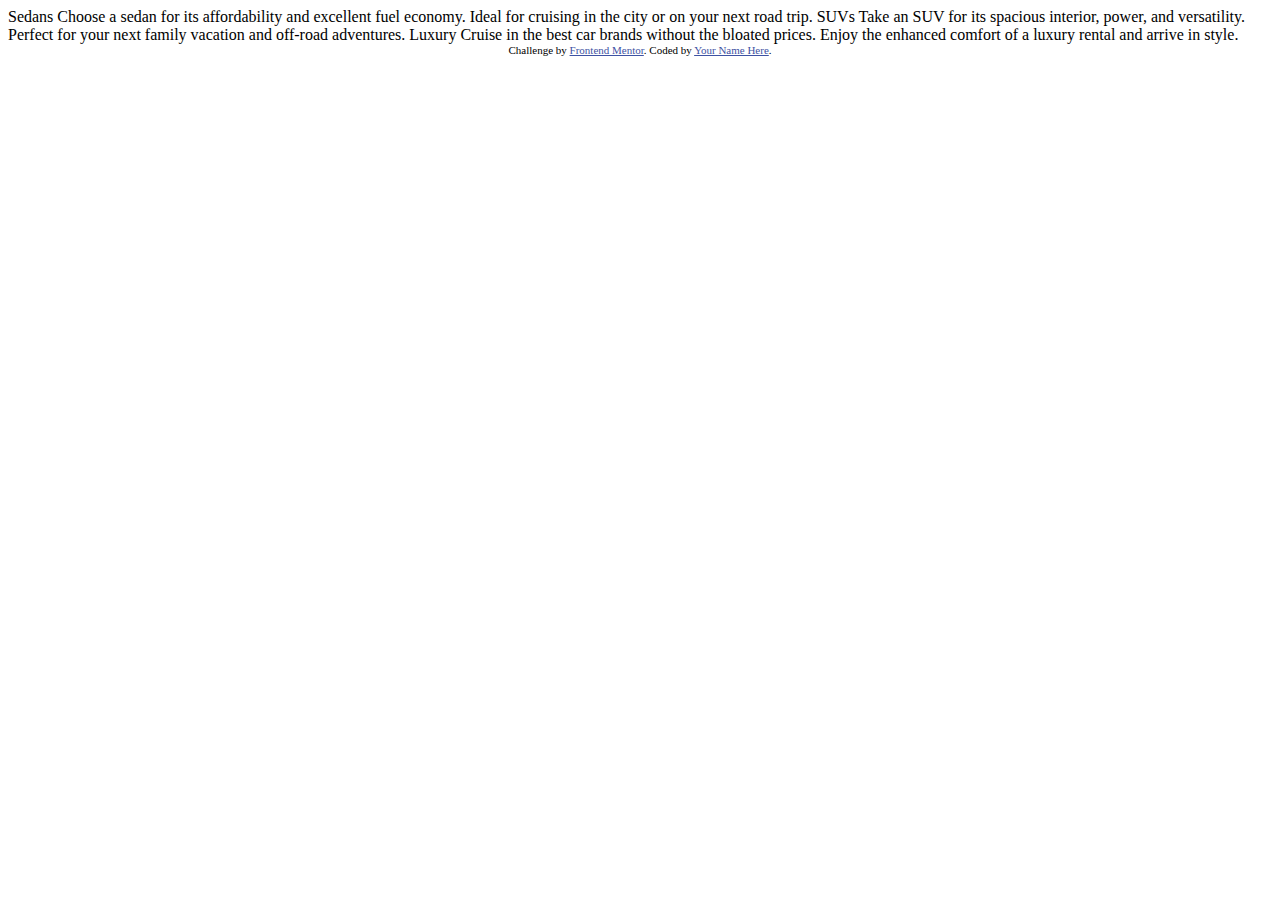
==== docs/3-column-preview-card-component/index.html @ 92d046b3 "Initial commit" ====
<!DOCTYPE html>
<html lang="en">
<head>
  <meta charset="UTF-8">
  <meta name="viewport" content="width=device-width, initial-scale=1.0"> <!-- displays site properly based on user's device -->

  <link rel="icon" type="image/png" sizes="32x32" href="./images/favicon-32x32.png">
  
  <title>Frontend Mentor | 3-column preview card component</title>

  <!-- Feel free to remove these styles or customise in your own stylesheet 👍 -->
  <style>
    .attribution { font-size: 11px; text-align: center; }
    .attribution a { color: hsl(228, 45%, 44%); }
  </style>
</head>
<body>
  
  Sedans
  Choose a sedan for its affordability and excellent fuel economy. Ideal for cruising in the city 
  or on your next road trip.

  SUVs
  Take an SUV for its spacious interior, power, and versatility. Perfect for your next family vacation 
  and off-road adventures.

  Luxury
  Cruise in the best car brands without the bloated prices. Enjoy the enhanced comfort of a luxury 
  rental and arrive in style.
  
  <div class="attribution">
    Challenge by <a href="https://www.frontendmentor.io?ref=challenge" target="_blank">Frontend Mentor</a>. 
    Coded by <a href="#">Your Name Here</a>.
  </div>
</body>
</html>
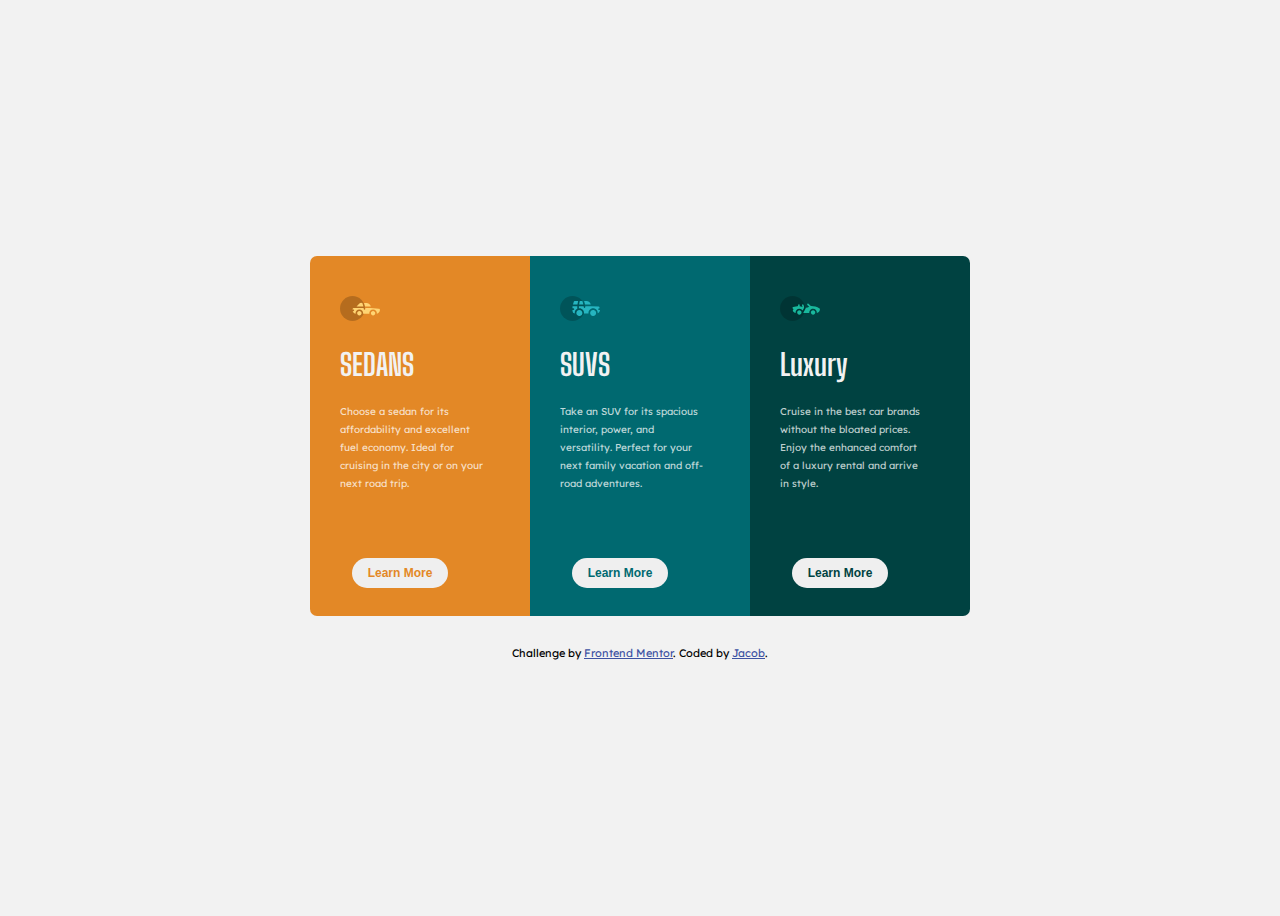
==== commit 014f47d6: "3 columns preview card completed" ====
--- a/docs/3-column-preview-card-component/index.html
+++ b/docs/3-column-preview-card-component/index.html
@@ -1,36 +1,62 @@
 <!DOCTYPE html>
 <html lang="en">
-<head>
-  <meta charset="UTF-8">
-  <meta name="viewport" content="width=device-width, initial-scale=1.0"> <!-- displays site properly based on user's device -->
+  <head>
+    <meta charset="UTF-8" />
+    <meta name="viewport" content="width=device-width, initial-scale=1.0" />
+    <!-- displays site properly based on user's device -->
+    <link rel="stylesheet" href="styles.css" />
 
-  <link rel="icon" type="image/png" sizes="32x32" href="./images/favicon-32x32.png">
-  
-  <title>Frontend Mentor | 3-column preview card component</title>
+    <link
+      rel="icon"
+      type="image/png"
+      sizes="32x32"
+      href="./images/favicon-32x32.png"
+    />
 
-  <!-- Feel free to remove these styles or customise in your own stylesheet 👍 -->
-  <style>
-    .attribution { font-size: 11px; text-align: center; }
-    .attribution a { color: hsl(228, 45%, 44%); }
-  </style>
-</head>
-<body>
-  
-  Sedans
-  Choose a sedan for its affordability and excellent fuel economy. Ideal for cruising in the city 
-  or on your next road trip.
+    <style>
+      @import url("https://fonts.googleapis.com/css2?family=Big+Shoulders+Display:wght@700&family=Lexend+Deca&display=swap");
+    </style>
 
-  SUVs
-  Take an SUV for its spacious interior, power, and versatility. Perfect for your next family vacation 
-  and off-road adventures.
+    <title>Frontend Mentor | 3-column preview card component</title>
+  </head>
+  <body>
+    <main>
+      <div class="genre">
+        <img src="./images/icon-sedans.svg" alt="sedan" />
+        <h2>SEDANS</h2>
+        <p>
+          Choose a sedan for its affordability and excellent fuel economy. Ideal
+          for cruising in the city or on your next road trip.
+        </p>
+        <button>Learn More</button>
+      </div>
 
-  Luxury
-  Cruise in the best car brands without the bloated prices. Enjoy the enhanced comfort of a luxury 
-  rental and arrive in style.
-  
-  <div class="attribution">
-    Challenge by <a href="https://www.frontendmentor.io?ref=challenge" target="_blank">Frontend Mentor</a>. 
-    Coded by <a href="#">Your Name Here</a>.
-  </div>
-</body>
-</html>+      <div class="genre">
+        <img src="./images/icon-suvs.svg" alt="SUV" />
+        <h2>SUVS</h2>
+        <p>
+          Take an SUV for its spacious interior, power, and versatility. Perfect
+          for your next family vacation and off-road adventures.
+        </p>
+        <button>Learn More</button>
+      </div>
+
+      <div class="genre">
+        <img src="./images/icon-luxury.svg" alt="" />
+        <h2>Luxury</h2>
+        <p>
+          Cruise in the best car brands without the bloated prices. Enjoy the
+          enhanced comfort of a luxury rental and arrive in style.
+        </p>
+        <button>Learn More</button>
+      </div>
+    </main>
+
+    <footer class="attribution">
+      Challenge by
+      <a href="https://www.frontendmentor.io?ref=challenge" target="_blank"
+        >Frontend Mentor</a
+      >. Coded by <a href="#">Jacob</a>.
+    </footer>
+  </body>
+</html>
--- a/docs/3-column-preview-card-component/styles.css
+++ b/docs/3-column-preview-card-component/styles.css
@@ -0,0 +1,159 @@
+body {
+  font-family: Lexend Deca;
+  background-color: hsl(0, 0%, 95%);
+  display: flex;
+  min-height: 100vh;
+  justify-content: center;
+  align-items: center;
+  flex-direction: column;
+  gap: 30px;
+}
+
+main {
+  display: flex;
+  width: 800px;
+  justify-content: center;
+  align-items: center;
+}
+
+h2 {
+  color: hsl(0, 0%, 95%);
+  font-family: "Big Shoulders Display";
+  font-size: 30px;
+  margin-left: 20px;
+  margin-bottom: 11px;
+}
+
+p {
+  color: hsla(0, 0%, 100%, 0.75);
+  font-size: 10px;
+  width: 145px;
+  line-height: 1.8;
+  margin-left: 20px;
+  margin-bottom: 65px;
+}
+
+.genre {
+  padding: 40px 10px;
+  display: flex;
+  flex-direction: column;
+  width: 200px;
+  height: 280px;
+}
+
+.genre:first-of-type {
+  background-color: hsl(31, 77%, 52%);
+  border-top-left-radius: 7px;
+  border-bottom-left-radius: 7px;
+}
+
+.genre:nth-of-type(2n + 0) {
+  background-color: hsl(184, 100%, 22%);
+}
+
+.genre:nth-of-type(3n + 0) {
+  background-color: hsl(179, 100%, 13%);
+  border-top-right-radius: 7px;
+  border-bottom-right-radius: 7px;
+}
+
+.genre img {
+  width: 20%;
+  margin-left: 20px;
+}
+
+button {
+  border-radius: 18px;
+  border: none;
+  padding: 12px 22px;
+  align-self: center;
+  margin-left: -40px;
+  font-weight: 700;
+  font-size: 12px;
+}
+
+.genre:first-of-type button {
+  border-radius: 18px;
+  border: none;
+  padding: 8px 16px;
+  color: hsl(31, 77%, 52%);
+}
+.genre:nth-of-type(2n + 0) button {
+  border-radius: 18px;
+  border: none;
+  padding: 8px 16px;
+  color: hsl(184, 100%, 22%);
+}
+.genre:nth-of-type(3n + 0) button {
+  border-radius: 18px;
+  border: none;
+  padding: 8px 16px;
+  color: hsl(179, 100%, 13%);
+}
+
+.genre:first-of-type button:hover {
+  background-color: hsl(31, 77%, 52%);
+  border: 1px solid hsl(0, 0%, 95%);
+  color: hsl(0, 0%, 95%);
+  cursor: grab;
+}
+
+.genre:nth-of-type(2n + 0) button:hover {
+  border: 1px solid hsl(0, 0%, 95%);
+  color: hsl(0, 0%, 95%);
+  cursor: grab;
+  background-color: hsl(184, 100%, 22%);
+}
+
+.genre:nth-of-type(3n + 0) button:hover {
+  border: 1px solid hsl(0, 0%, 95%);
+  color: hsl(0, 0%, 95%);
+  cursor: grab;
+  background-color: hsl(179, 100%, 13%);
+}
+
+.attribution {
+  font-size: 11px;
+  text-align: center;
+}
+
+.attribution a {
+  color: hsl(228, 45%, 44%);
+}
+
+@media (max-width: 600px) {
+  main {
+    flex-direction: column;
+    justify-content: center;
+    align-items: center;
+  }
+  .genre {
+    width: 220px;
+    height: 250px;
+  }
+  p {
+    margin-bottom: 18px;
+  }
+
+  .genre:first-of-type {
+    background-color: hsl(31, 77%, 52%);
+    border-top-left-radius: 7px;
+    border-bottom-left-radius: 0px;
+    border-top-right-radius: 7px;
+  }
+
+  .genre:nth-of-type(3n + 0) {
+    background-color: hsl(179, 100%, 13%);
+    border-top-right-radius: 0px;
+    border-bottom-right-radius: 7px;
+    border-bottom-left-radius: 7px;
+  }
+
+  button {
+    padding: 35px 30px;
+  }
+
+  footer {
+    margin: auto;
+  }
+}
